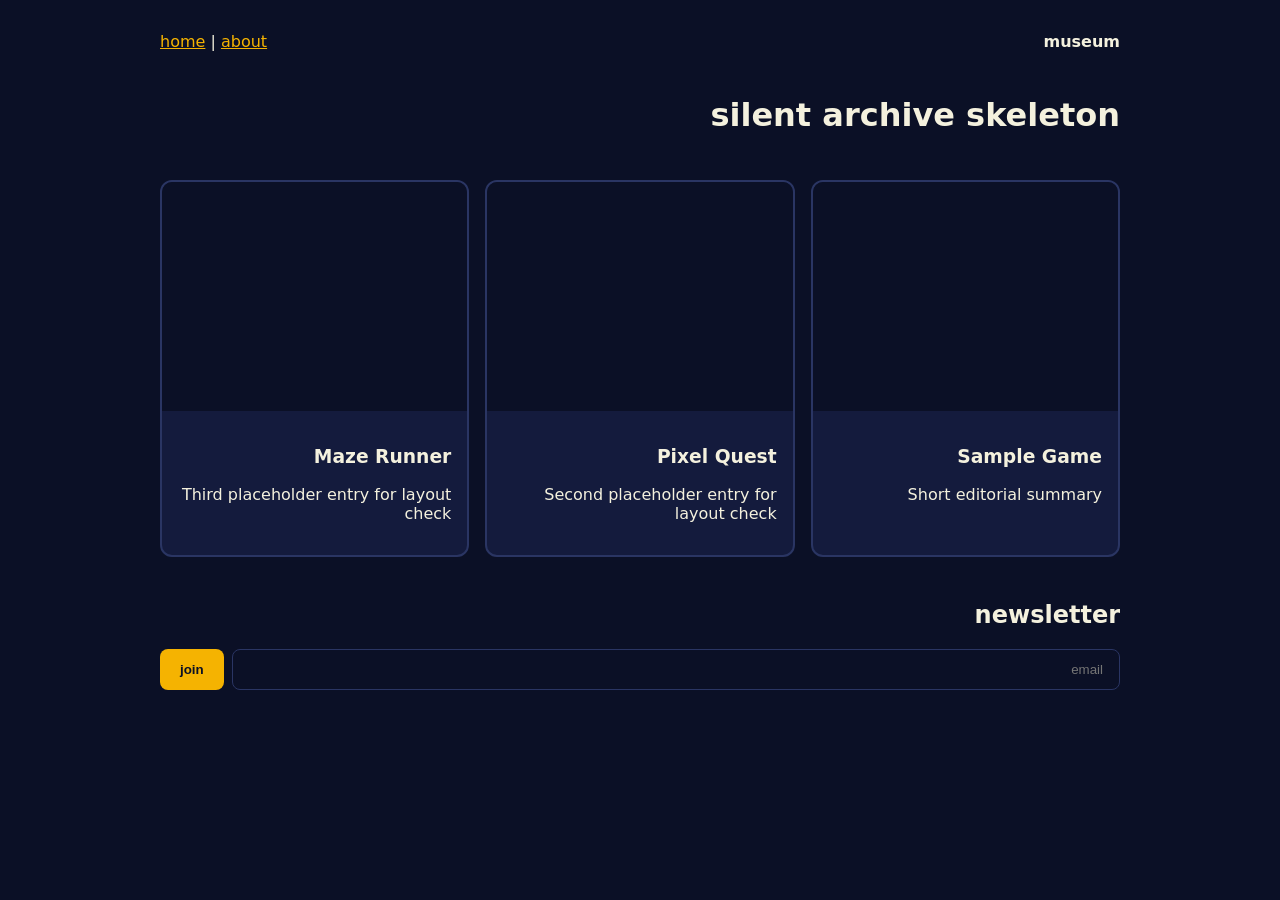
==== site/index.html @ 5419dcb7 "feat: add static site skeleton with sample games" ====
﻿<!DOCTYPE html>
<html lang="fa" dir="rtl">
<head>
<meta charset="utf-8">
<meta name="viewport" content="width=device-width, initial-scale=1">
<title>museum home</title>
<link rel="stylesheet" href="../design/tokens.css">
<link rel="stylesheet" href="../design/components.css">
<style>
body { background: var(--bg); color: var(--text); font-family: var(--font-fa); margin: 0; padding: 2rem; }
.wrap { max-width: 960px; margin-inline: auto; display: grid; gap: 1.5rem; }
.cards { display: grid; grid-template-columns: repeat(auto-fit, minmax(220px, 1fr)); gap: 1rem; }
header { display: flex; justify-content: space-between; align-items: center; }
a { color: var(--accent); }
</style>
</head>
<body>
<div class="wrap">
<header><strong>museum</strong><nav><a href="./index.html">home</a> | <a href="./about.html">about</a></nav></header>
<h1>silent archive skeleton</h1>
<div id="list" class="cards"></div>
<section><h2>newsletter</h2><form class="newsletter-form"><input type="email" placeholder="email"><button type="submit">join</button></form></section>
</div>
<script src="./app.js"></script>
</body>
</html>
---- design/tokens.css ----
﻿:root {
  --night: #0B1026;
  --panel: #141B3D;
  --gold: #F5B301;
  --red: #E03030;
  --blue: #2E7CF6;
  --paper: #F4F1DE;

  --bg: var(--night);
  --surface: var(--panel);
  --text: var(--paper);
  --muted: #9AA3C7;
  --accent: var(--gold);
  --danger: var(--red);
  --info: var(--blue);
  --border: #2A3563;

  --font-fa: "Vazirmatn", system-ui, sans-serif;
  --font-display: "Press Start 2P", monospace;

  --space-1: 0.25rem;
  --space-2: 0.5rem;
  --space-3: 0.75rem;
  --space-4: 1rem;
  --space-6: 1.5rem;
  --space-8: 2rem;

  --radius-sm: 6px;
  --radius-md: 12px;
  --radius-lg: 20px;
}
---- design/components.css ----
﻿.game-frame {
  background: var(--surface);
  border: 4px solid var(--border);
  border-radius: var(--radius-md);
  aspect-ratio: 4 / 3;
  display: grid;
  place-items: center;
}
.game-frame__start {
  background: var(--accent);
  color: #0B1026;
  font-weight: 800;
  padding: 1rem 2rem;
  border-radius: var(--radius-sm);
  border: 0;
  cursor: pointer;
}
.game-frame__start:focus-visible {
  outline: 3px solid var(--paper);
  outline-offset: 3px;
}
.game-frame__error {
  color: var(--paper);
  background: #2A1530;
  border: 2px dashed var(--danger);
  border-radius: var(--radius-sm);
  padding: 1rem;
}
.control-guide {
  display: grid;
  gap: 0.5rem;
  background: var(--surface);
  border: 1px solid var(--border);
  border-radius: var(--radius-md);
  padding: 1rem;
}
.control-guide__row {
  display: flex;
  align-items: center;
  justify-content: space-between;
  gap: 1rem;
}
.key {
  font-family: var(--font-display);
  font-size: 0.65rem;
  background: var(--night);
  border: 1px solid var(--border);
  border-bottom-width: 3px;
  border-radius: 6px;
  padding: 0.35rem 0.6rem;
  color: var(--text);
}
.article-body {
  line-height: 2;
  color: var(--text);
}
.article-body h2 {
  line-height: 1.6;
  margin-top: 2rem;
}
.article-body a {
  color: var(--accent);
}
.game-card {
  background: var(--surface);
  border: 2px solid var(--border);
  border-radius: var(--radius-md);
  overflow: hidden;
}
.game-card__cover {
  aspect-ratio: 4 / 3;
  background: #0B1026;
  image-rendering: pixelated;
}
.game-card__body {
  padding: 1rem;
}
.tag-chip {
  border: 1px solid var(--border);
  border-radius: 999px;
  padding: 0.25rem 0.75rem;
  font-size: 0.8rem;
  color: var(--text);
}
.newsletter-form {
  display: flex;
  gap: 0.5rem;
}
.newsletter-form input {
  flex: 1;
  background: var(--night);
  border: 1px solid var(--border);
  border-radius: 8px;
  padding: 0.75rem 1rem;
  color: var(--text);
}
.newsletter-form button {
  background: var(--accent);
  color: #0B1026;
  font-weight: 800;
  border: 0;
  border-radius: 8px;
  padding: 0.75rem 1.25rem;
  cursor: pointer;
}
.report-button {
  background: transparent;
  color: var(--muted);
  border: 1px solid var(--border);
  border-radius: 8px;
  padding: 0.5rem 1rem;
  cursor: pointer;
}
.empty-state {
  text-align: center;
  border: 1px dashed var(--border);
  border-radius: var(--radius-md);
  padding: 2rem 1rem;
  color: var(--muted);
}
.mobile-warning {
  display: none;
  background: #2A2305;
  border: 1px solid var(--accent);
  border-radius: 8px;
  padding: 0.75rem 1rem;
}
@media (max-width: 640px) {
  .mobile-warning {
    display: block;
  }
}
.pixelated {
  image-rendering: pixelated;
}
a:focus-visible,
button:focus-visible,
input:focus-visible {
  outline: 3px solid var(--paper);
  outline-offset: 2px;
}
@media (prefers-reduced-motion: reduce) {
  * {
    animation: none;
    transition: none;
    scroll-behavior: auto;
  }
}
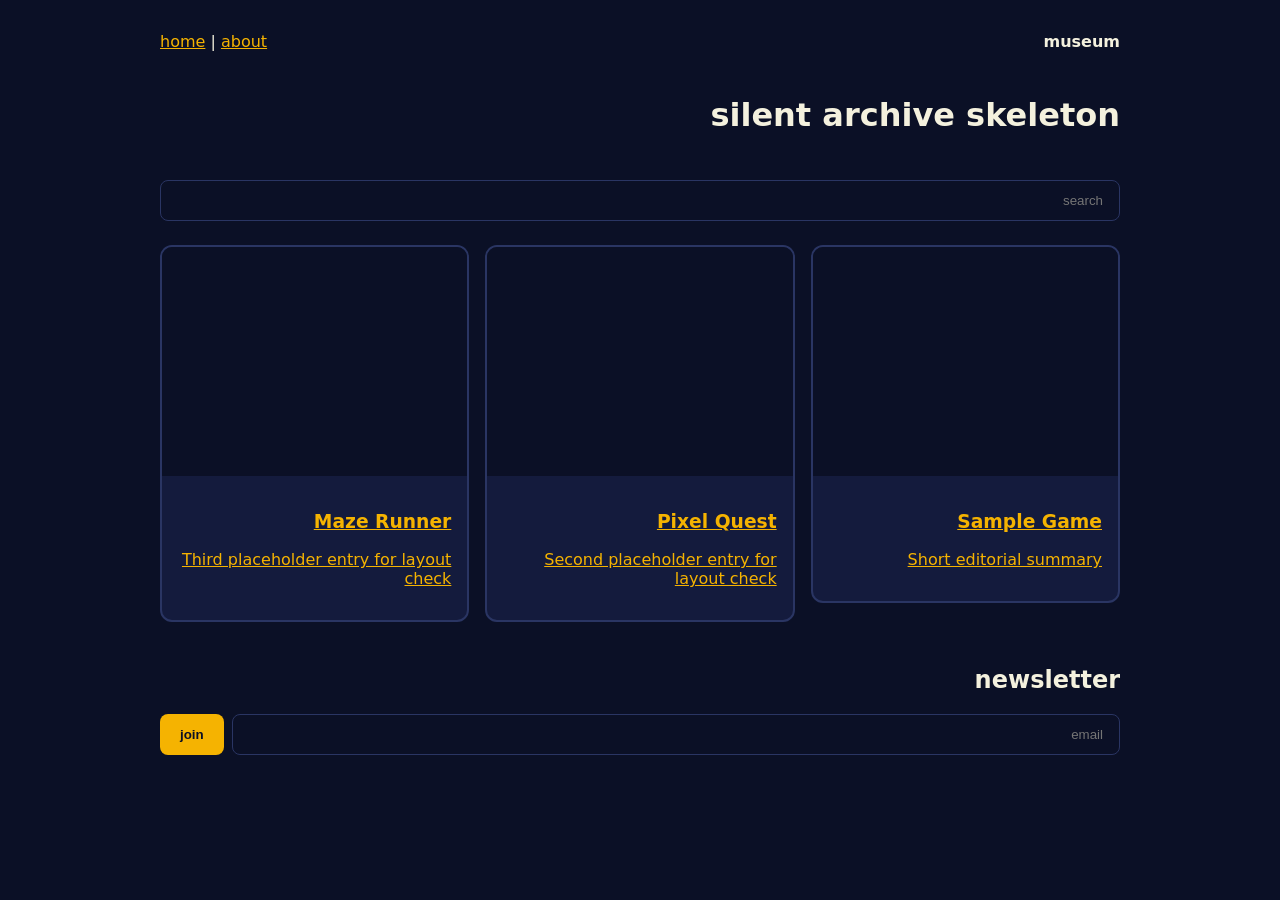
==== commit 1d00cdab: "feat: add game page search and article placeholder" ====
--- a/site/index.html
+++ b/site/index.html
@@ -12,13 +12,16 @@
 .cards { display: grid; grid-template-columns: repeat(auto-fit, minmax(220px, 1fr)); gap: 1rem; }
 header { display: flex; justify-content: space-between; align-items: center; }
 a { color: var(--accent); }
+input[type="search"] { background: var(--night); border: 1px solid var(--border); color: var(--text); border-radius: 8px; padding: 0.75rem 1rem; width: 100%; }
 </style>
 </head>
 <body>
 <div class="wrap">
 <header><strong>museum</strong><nav><a href="./index.html">home</a> | <a href="./about.html">about</a></nav></header>
 <h1>silent archive skeleton</h1>
+<input type="search" id="q" placeholder="search">
 <div id="list" class="cards"></div>
+<div id="empty" class="empty-state" hidden>nothing found</div>
 <section><h2>newsletter</h2><form class="newsletter-form"><input type="email" placeholder="email"><button type="submit">join</button></form></section>
 </div>
 <script src="./app.js"></script>
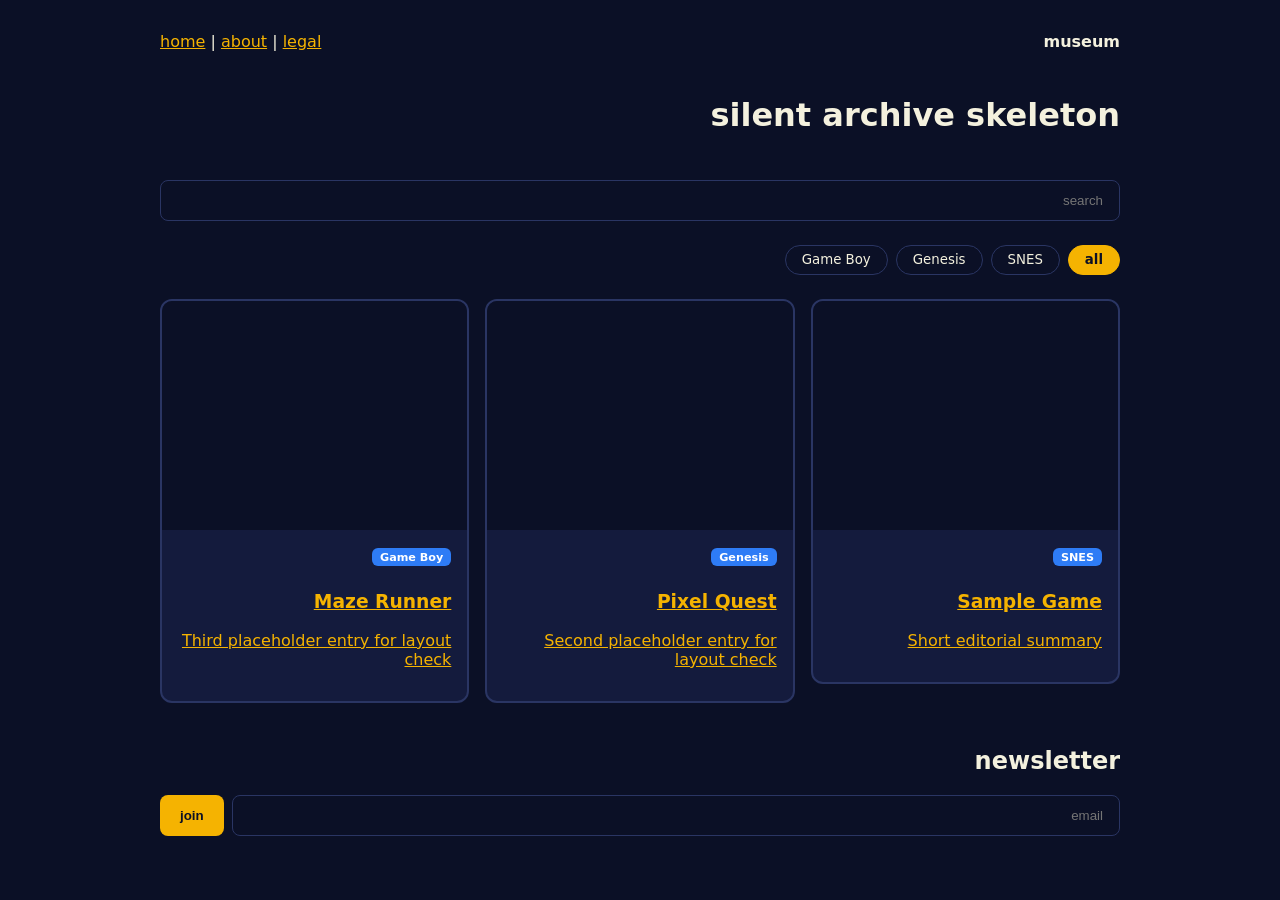
==== commit 0540a2a7: "feat: add rss sitemap legal page license registry console filter markdown renderer" ====
--- a/site/index.html
+++ b/site/index.html
@@ -10,19 +10,23 @@
 body { background: var(--bg); color: var(--text); font-family: var(--font-fa); margin: 0; padding: 2rem; }
 .wrap { max-width: 960px; margin-inline: auto; display: grid; gap: 1.5rem; }
 .cards { display: grid; grid-template-columns: repeat(auto-fit, minmax(220px, 1fr)); gap: 1rem; }
-header { display: flex; justify-content: space-between; align-items: center; }
+header { display: flex; justify-content: space-between; align-items: center; flex-wrap: wrap; gap: 1rem; }
 a { color: var(--accent); }
 input[type="search"] { background: var(--night); border: 1px solid var(--border); color: var(--text); border-radius: 8px; padding: 0.75rem 1rem; width: 100%; }
+.filters { display: flex; gap: 0.5rem; flex-wrap: wrap; }
+.filter-btn { background: transparent; border: 1px solid var(--border); color: var(--text); border-radius: 999px; padding: 0.4rem 1rem; cursor: pointer; font-family: var(--font-fa); }
+.filter-btn.active { background: var(--accent); color: #0B1026; border-color: var(--accent); font-weight: 700; }
 </style>
 </head>
 <body>
 <div class="wrap">
-<header><strong>museum</strong><nav><a href="./index.html">home</a> | <a href="./about.html">about</a></nav></header>
+<header><strong>museum</strong><nav><a href="./index.html">home</a> | <a href="./about.html">about</a> | <a href="./legal.html">legal</a></nav></header>
 <h1>silent archive skeleton</h1>
 <input type="search" id="q" placeholder="search">
+<div class="filters" id="filters"></div>
 <div id="list" class="cards"></div>
 <div id="empty" class="empty-state" hidden>nothing found</div>
-<section><h2>newsletter</h2><form class="newsletter-form"><input type="email" placeholder="email"><button type="submit">join</button></form></section>
+<section><h2>newsletter</h2><form class="newsletter-form" id="nl"><input type="email" id="nl-email" placeholder="email" required><button type="submit">join</button></form><p id="nl-ok" hidden>subscribed</p></section>
 </div>
 <script src="./app.js"></script>
 </body>
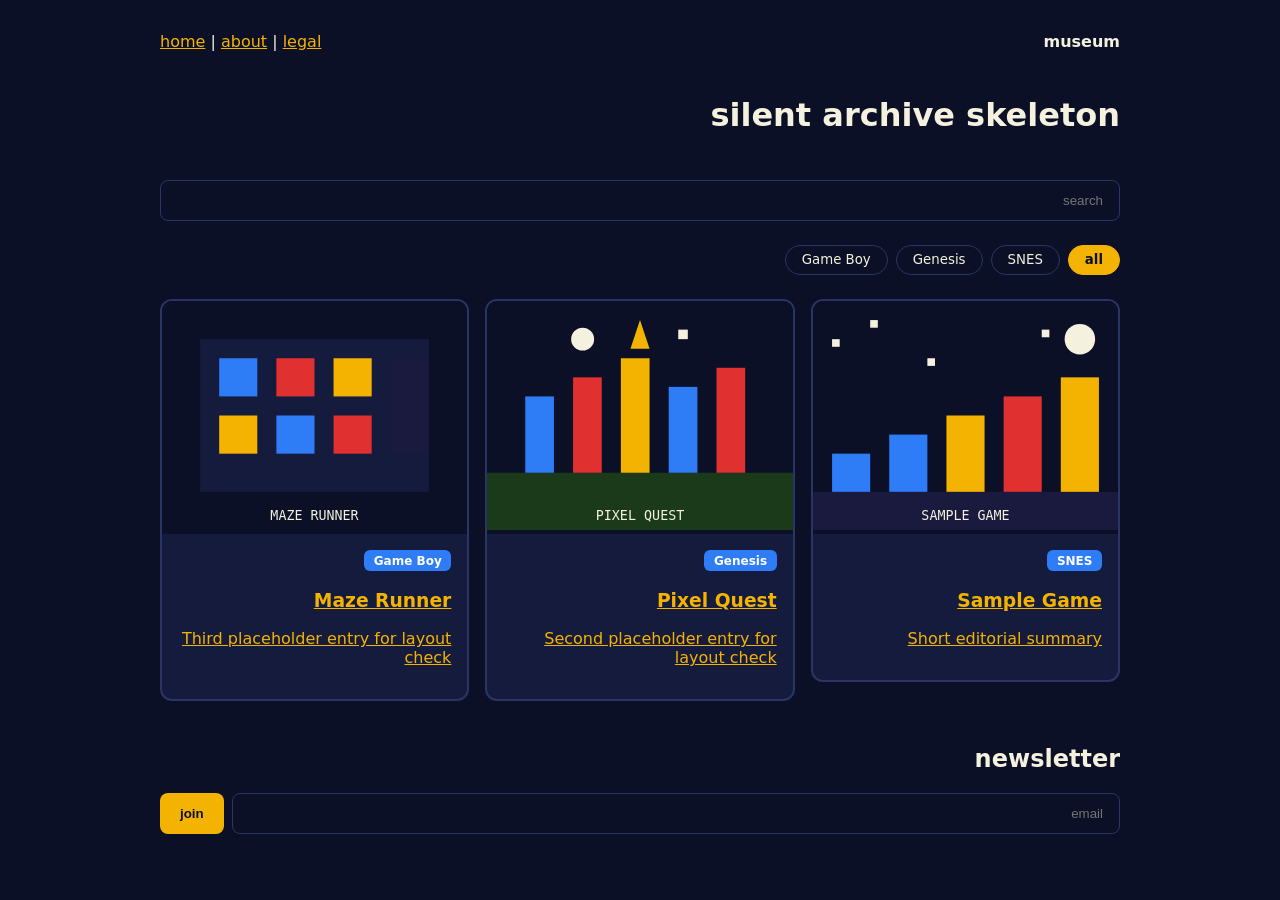
==== commit 7652d543: "feat: add persian content and favicon links" ====
--- a/site/index.html
+++ b/site/index.html
@@ -3,6 +3,7 @@
 <head>
 <meta charset="utf-8">
 <meta name="viewport" content="width=device-width, initial-scale=1">
+<link rel="icon" type="image/svg+xml" href="./favicon.svg">
 <title>museum home</title>
 <link rel="stylesheet" href="../design/tokens.css">
 <link rel="stylesheet" href="../design/components.css">
--- a/design/tokens.css
+++ b/design/tokens.css
@@ -5,7 +5,6 @@
   --red: #E03030;
   --blue: #2E7CF6;
   --paper: #F4F1DE;
-
   --bg: var(--night);
   --surface: var(--panel);
   --text: var(--paper);
@@ -14,17 +13,14 @@
   --danger: var(--red);
   --info: var(--blue);
   --border: #2A3563;
-
   --font-fa: "Vazirmatn", system-ui, sans-serif;
   --font-display: "Press Start 2P", monospace;
-
   --space-1: 0.25rem;
   --space-2: 0.5rem;
   --space-3: 0.75rem;
   --space-4: 1rem;
   --space-6: 1.5rem;
   --space-8: 2rem;
-
   --radius-sm: 6px;
   --radius-md: 12px;
   --radius-lg: 20px;
--- a/design/components.css
+++ b/design/components.css
@@ -66,6 +66,10 @@
   border: 2px solid var(--border);
   border-radius: var(--radius-md);
   overflow: hidden;
+  transition: border-color 0.2s;
+}
+.game-card:hover {
+  border-color: var(--accent);
 }
 .game-card__cover {
   aspect-ratio: 4 / 3;
@@ -125,6 +129,40 @@
   border-radius: 8px;
   padding: 0.75rem 1rem;
 }
+.console-badge {
+  display: inline-block;
+  background: var(--info);
+  color: #fff;
+  border-radius: 6px;
+  padding: 0.2rem 0.6rem;
+  font-size: 0.75rem;
+  font-weight: 700;
+}
+.emu-container {
+  width: 100%;
+  aspect-ratio: 4 / 3;
+  background: #000;
+  border: 4px solid var(--border);
+  border-radius: var(--radius-md);
+  display: grid;
+  place-items: center;
+}
+.emu-container iframe {
+  width: 100%;
+  height: 100%;
+  border: 0;
+}
+.license-box {
+  background: var(--surface);
+  border: 1px solid var(--border);
+  border-radius: var(--radius-md);
+  padding: 1rem;
+  font-size: 0.85rem;
+  color: var(--muted);
+}
+.license-box strong {
+  color: var(--text);
+}
 @media (max-width: 640px) {
   .mobile-warning {
     display: block;
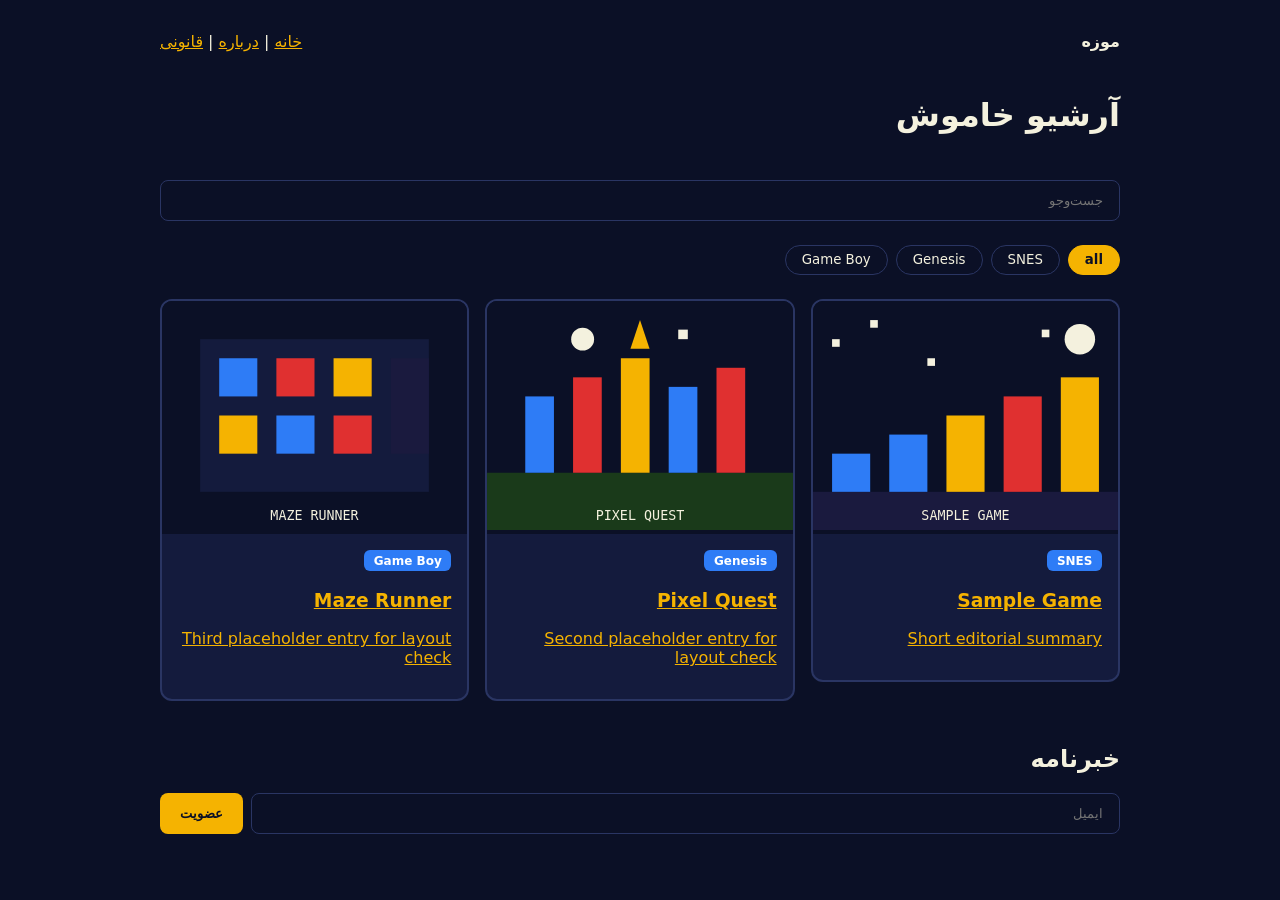
==== commit 72d05c79: "feat: localize UI text to persian" ====
--- a/site/index.html
+++ b/site/index.html
@@ -4,7 +4,7 @@
 <meta charset="utf-8">
 <meta name="viewport" content="width=device-width, initial-scale=1">
 <link rel="icon" type="image/svg+xml" href="./favicon.svg">
-<title>museum home</title>
+<title>موزه بازی خانگی</title>
 <link rel="stylesheet" href="../design/tokens.css">
 <link rel="stylesheet" href="../design/components.css">
 <style>
@@ -21,13 +21,13 @@
 </head>
 <body>
 <div class="wrap">
-<header><strong>museum</strong><nav><a href="./index.html">home</a> | <a href="./about.html">about</a> | <a href="./legal.html">legal</a></nav></header>
-<h1>silent archive skeleton</h1>
-<input type="search" id="q" placeholder="search">
+<header><strong>موزه</strong><nav><a href="./index.html">خانه</a> | <a href="./about.html">درباره</a> | <a href="./legal.html">قانونی</a></nav></header>
+<h1>آرشیو خاموش</h1>
+<input type="search" id="q" placeholder="جست‌وجو">
 <div class="filters" id="filters"></div>
 <div id="list" class="cards"></div>
-<div id="empty" class="empty-state" hidden>nothing found</div>
-<section><h2>newsletter</h2><form class="newsletter-form" id="nl"><input type="email" id="nl-email" placeholder="email" required><button type="submit">join</button></form><p id="nl-ok" hidden>subscribed</p></section>
+<div id="empty" class="empty-state" hidden>چیزی پیدا نشد</div>
+<section><h2>خبرنامه</h2><form class="newsletter-form" id="nl"><input type="email" id="nl-email" placeholder="ایمیل" required><button type="submit">عضویت</button></form><p id="nl-ok" hidden>عضویت انجام شد</p></section>
 </div>
 <script src="./app.js"></script>
 </body>
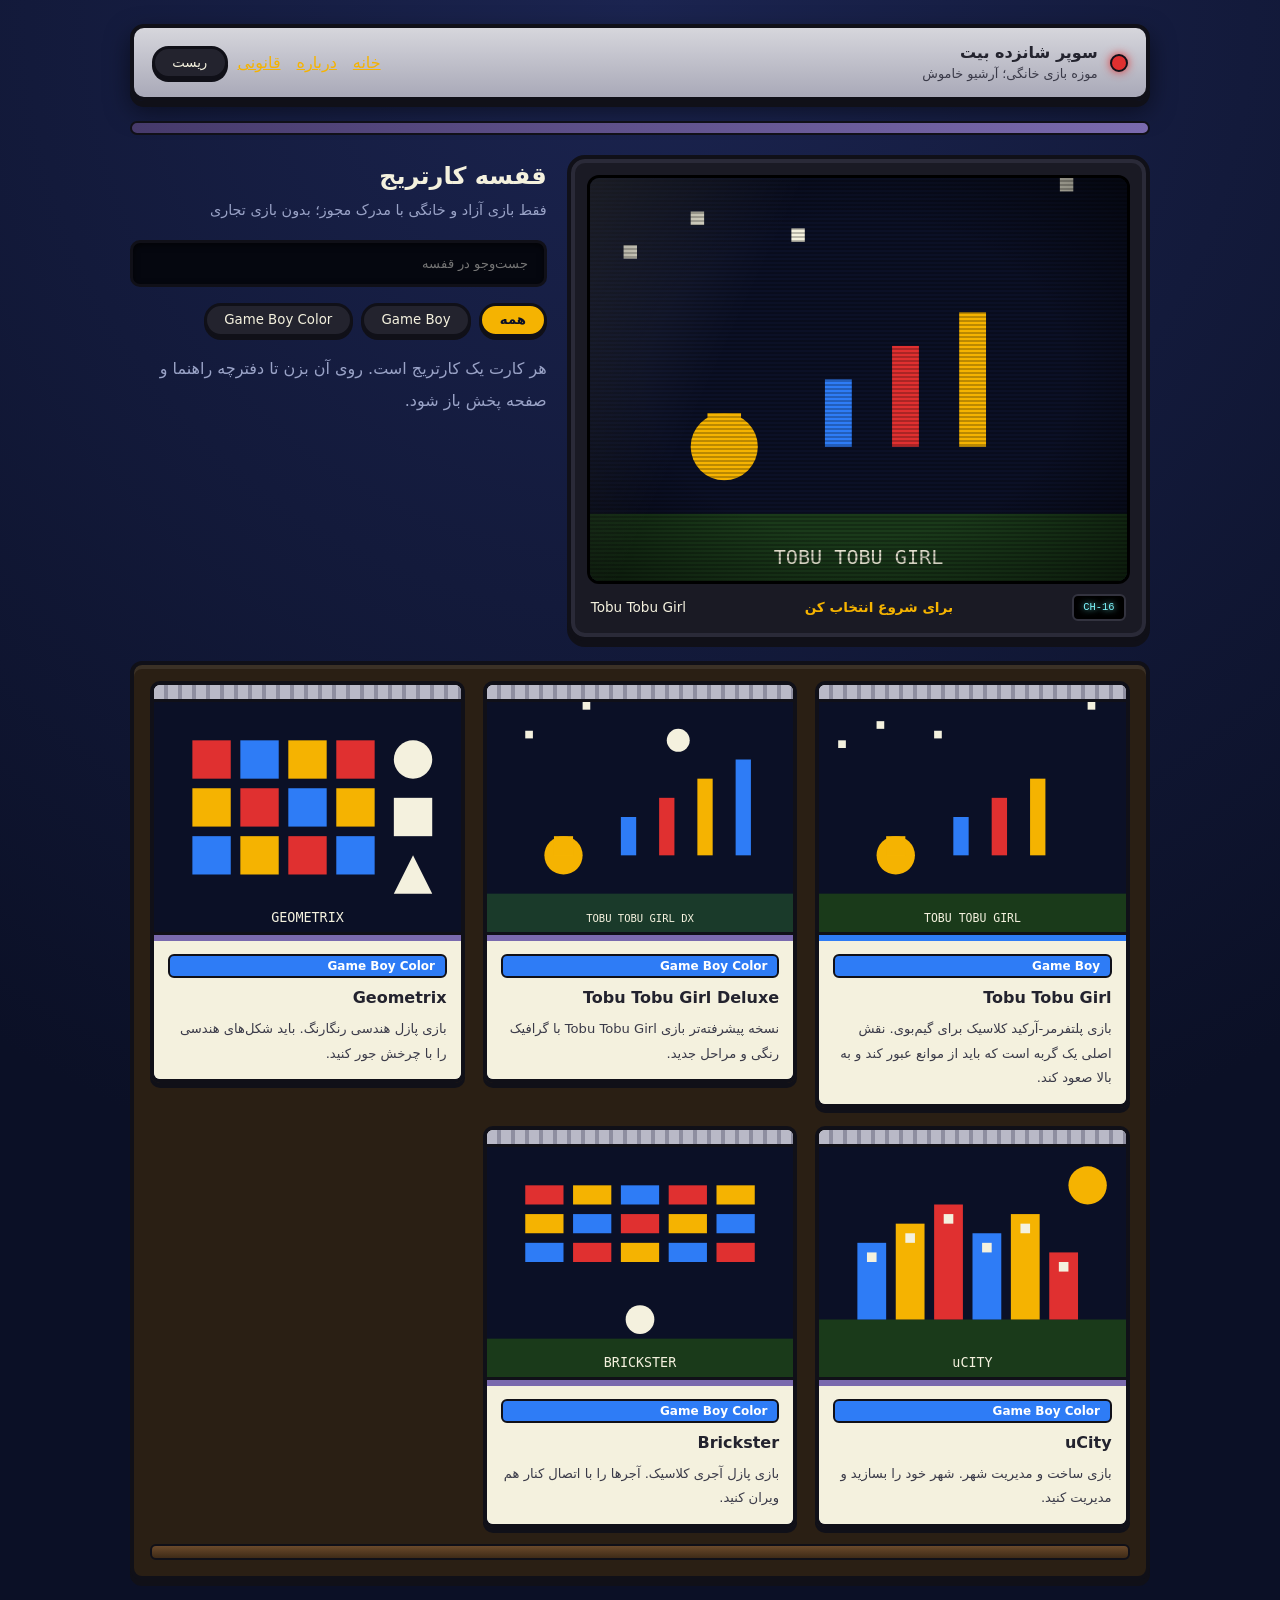
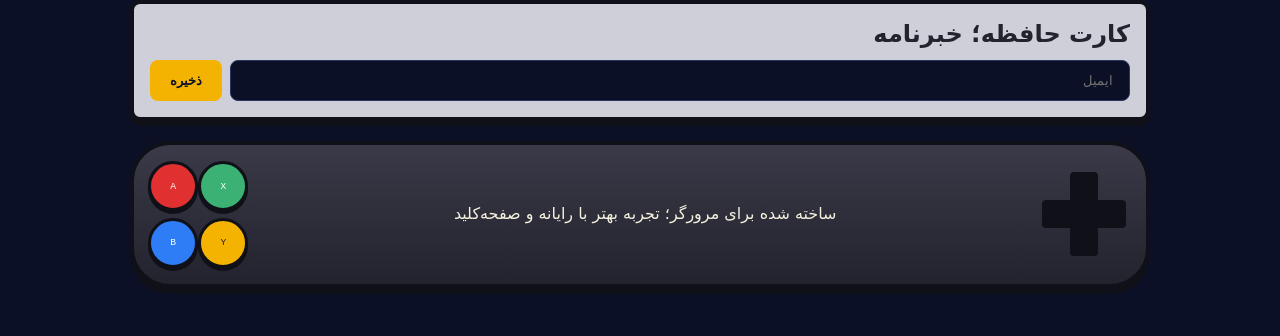
==== commit 25ecec8d: "feat: super 16-bit console dashboard theme with CRT, cartridges, and controller" ====
--- a/site/index.html
+++ b/site/index.html
@@ -1,33 +1,88 @@
-﻿<!DOCTYPE html>
+<!DOCTYPE html>
 <html lang="fa" dir="rtl">
 <head>
 <meta charset="utf-8">
 <meta name="viewport" content="width=device-width, initial-scale=1">
 <link rel="icon" type="image/svg+xml" href="./favicon.svg">
-<title>موزه بازی خانگی</title>
+<title>موزه بازی خانگی | سوپر شانزده بیت</title>
 <link rel="stylesheet" href="../design/tokens.css">
 <link rel="stylesheet" href="../design/components.css">
 <style>
-body { background: var(--bg); color: var(--text); font-family: var(--font-fa); margin: 0; padding: 2rem; }
-.wrap { max-width: 960px; margin-inline: auto; display: grid; gap: 1.5rem; }
-.cards { display: grid; grid-template-columns: repeat(auto-fit, minmax(220px, 1fr)); gap: 1rem; }
-header { display: flex; justify-content: space-between; align-items: center; flex-wrap: wrap; gap: 1rem; }
+body { background: radial-gradient(circle at 50% 0%, #1B2450 0%, var(--bg) 60%); color: var(--text); font-family: var(--font-fa); margin: 0; padding: 1.5rem 1rem 3rem; }
+.wrap { max-width: 1020px; margin-inline: auto; display: grid; gap: 1.25rem; }
+.top-links { display: flex; gap: 1rem; flex-wrap: wrap; }
 a { color: var(--accent); }
-input[type="search"] { background: var(--night); border: 1px solid var(--border); color: var(--text); border-radius: 8px; padding: 0.75rem 1rem; width: 100%; }
+input[type="search"] { background: #05070F; border: 3px solid #101018; color: var(--text); border-radius: 10px; padding: 0.8rem 1rem; width: 100%; box-shadow: inset 0 2px 6px rgba(0,0,0,.6); }
 .filters { display: flex; gap: 0.5rem; flex-wrap: wrap; }
-.filter-btn { background: transparent; border: 1px solid var(--border); color: var(--text); border-radius: 999px; padding: 0.4rem 1rem; cursor: pointer; font-family: var(--font-fa); }
-.filter-btn.active { background: var(--accent); color: #0B1026; border-color: var(--accent); font-weight: 700; }
+.filter-btn { background: var(--snes-dark); border: 3px solid #101018; color: var(--paper); border-radius: 999px; padding: 0.4rem 1.1rem; cursor: pointer; font-family: var(--font-fa); box-shadow: 0 3px 0 #101018; }
+.filter-btn.active { background: var(--accent); color: #0B1026; border-color: #101018; font-weight: 800; }
+.cards { display: grid; grid-template-columns: repeat(auto-fit, minmax(240px, 1fr)); gap: 1.1rem; }
+.cards a { text-decoration: none; }
+.hero-grid { display: grid; grid-template-columns: 1.4fr 1fr; gap: 1.25rem; }
+@media (max-width: 800px) { .hero-grid { grid-template-columns: 1fr; } }
+.hero-side { display: grid; gap: 1rem; align-content: start; }
+.hero-title { margin: 0; line-height: 1.8; }
+.hero-title small { display: block; color: var(--muted); font-weight: 400; font-size: 0.9rem; }
+.featured-cover { width: 100%; height: 100%; object-fit: cover; image-rendering: pixelated; display: block; }
 </style>
 </head>
 <body>
 <div class="wrap">
-<header><strong>موزه</strong><nav><a href="./index.html">خانه</a> | <a href="./about.html">درباره</a> | <a href="./legal.html">قانونی</a></nav></header>
-<h1>آرشیو خاموش</h1>
-<input type="search" id="q" placeholder="جست‌وجو">
+
+<div class="console-shell">
+<div class="console-shell__brand">
+<span class="power-led" aria-hidden="true"></span>
+<div class="console-shell__title">
+سوپر شانزده بیت
+<small>موزه بازی خانگی؛ آرشیو خاموش</small>
+</div>
+</div>
+<div class="console-shell__actions">
+<nav class="top-links"><a href="./index.html">خانه</a><a href="./about.html">درباره</a><a href="./legal.html">قانونی</a></nav>
+<button class="console-btn" id="reset" type="button">ریست</button>
+</div>
+</div>
+<div class="purple-stripe" aria-hidden="true"></div>
+
+<div class="hero-grid">
+<section class="crt" aria-label="تلویزیون">
+<div class="crt__screen">
+<img class="featured-cover" id="featured-cover" alt="بازی ویژه">
+<div class="crt__glare"></div>
+</div>
+<div class="crt__bar">
+<span class="channel-badge" dir="ltr">CH-16</span>
+<span class="press-start" id="featured-start">برای شروع انتخاب کن</span>
+<span id="featured-name"></span>
+</div>
+</section>
+
+<aside class="hero-side">
+<h1 class="hero-title">قفسه کارتریج<small>فقط بازی آزاد و خانگی با مدرک مجوز؛ بدون بازی تجاری</small></h1>
+<input type="search" id="q" placeholder="جست‌وجو در قفسه">
 <div class="filters" id="filters"></div>
+<p style="margin:0;color:var(--muted);line-height:2;">هر کارت یک کارتریج است. روی آن بزن تا دفترچه راهنما و صفحه پخش باز شود.</p>
+</aside>
+</div>
+
+<section class="shelf" aria-label="قفسه">
 <div id="list" class="cards"></div>
+<div class="shelf__wood"></div>
 <div id="empty" class="empty-state" hidden>چیزی پیدا نشد</div>
-<section><h2>خبرنامه</h2><form class="newsletter-form" id="nl"><input type="email" id="nl-email" placeholder="ایمیل" required><button type="submit">عضویت</button></form><p id="nl-ok" hidden>عضویت انجام شد</p></section>
+</section>
+
+<section class="memory-card">
+<h2 style="margin:0;">کارت حافظه؛ خبرنامه</h2>
+<form class="newsletter-form" id="nl"><input type="email" id="nl-email" placeholder="ایمیل" required><button type="submit">ذخیره</button></form>
+<p id="nl-ok" hidden>ذخیره شد</p>
+</section>
+
+<footer class="controller" aria-label="دسته">
+<div class="dpad" aria-hidden="true"></div>
+<p style="margin:0;color:var(--paper);line-height:2;">ساخته شده برای مرورگر؛ تجربه بهتر با رایانه و صفحه‌کلید</p>
+<div class="abxy" aria-hidden="true"><span>X</span><span>A</span><span>Y</span><span>B</span></div>
+</footer>
+
 </div>
 <script src="./app.js"></script>
 </body>
--- a/design/tokens.css
+++ b/design/tokens.css
@@ -24,4 +24,19 @@
   --radius-sm: 6px;
   --radius-md: 12px;
   --radius-lg: 20px;
+
+  /* Super 16-bit console layer */
+  --snes-body: #D6D6DC;
+  --snes-body-shadow: #A9A9B8;
+  --snes-groove: #B9B9C7;
+  --snes-purple: #7A6AAE;
+  --snes-purple-deep: #463A6B;
+  --snes-dark: #23232E;
+  --btn-green: #3BB273;
+  --btn-yellow: #F5B301;
+  --crt-screen: #05070F;
+  --scanline: rgba(0, 0, 0, 0.24);
+  --cart-stripe-gb: #2E7CF6;
+  --cart-stripe-gbc: #7A6AAE;
+  --pixel: 4px;
 }
--- a/design/components.css
+++ b/design/components.css
@@ -1,4 +1,6 @@
-﻿.game-frame {
+﻿/* 16-bit console theme: Super Nintendo inspired, RTL-safe */
+
+.game-frame {
   background: var(--surface);
   border: 4px solid var(--border);
   border-radius: var(--radius-md);
@@ -26,6 +28,212 @@
   border-radius: var(--radius-sm);
   padding: 1rem;
 }
+
+/* Console shell bar */
+.console-shell {
+  background: linear-gradient(180deg, var(--snes-body) 0%, var(--snes-body-shadow) 100%);
+  color: var(--snes-dark);
+  border: 4px solid #101018;
+  border-radius: 14px;
+  box-shadow: 0 6px 0 #101018, 0 10px 24px rgba(0, 0, 0, 0.5);
+  padding: 0.9rem 1.1rem;
+  display: flex;
+  align-items: center;
+  justify-content: space-between;
+  gap: 1rem;
+  flex-wrap: wrap;
+}
+.console-shell__brand {
+  display: flex;
+  align-items: center;
+  gap: 0.8rem;
+}
+.power-led {
+  width: 14px;
+  height: 14px;
+  border-radius: 50%;
+  background: var(--danger);
+  border: 2px solid #101018;
+  box-shadow: 0 0 10px var(--danger);
+}
+.console-shell__title {
+  font-weight: 900;
+  line-height: 1.4;
+}
+.console-shell__title small {
+  display: block;
+  font-weight: 400;
+  font-size: 0.8rem;
+  color: #3A3A48;
+}
+.console-shell__actions {
+  display: flex;
+  align-items: center;
+  gap: 0.6rem;
+  flex-wrap: wrap;
+}
+.console-btn {
+  font-family: var(--font-fa);
+  background: var(--snes-dark);
+  color: var(--paper);
+  border: 3px solid #101018;
+  border-radius: 999px;
+  padding: 0.4rem 1.1rem;
+  cursor: pointer;
+  box-shadow: 0 3px 0 #101018;
+}
+.console-btn:active {
+  transform: translateY(2px);
+  box-shadow: 0 1px 0 #101018;
+}
+.purple-stripe {
+  height: 10px;
+  border-radius: 999px;
+  background: linear-gradient(90deg, var(--snes-purple-deep), var(--snes-purple));
+  border: 2px solid #101018;
+}
+
+/* CRT television */
+.crt {
+  background: #1A1A24;
+  border: 4px solid #101018;
+  border-radius: 18px;
+  padding: 1rem;
+  box-shadow: 0 6px 0 #101018, inset 0 0 0 4px #2A2A38;
+}
+.crt__screen {
+  position: relative;
+  background: var(--crt-screen);
+  border: 3px solid #000;
+  border-radius: 12px;
+  overflow: hidden;
+  aspect-ratio: 4 / 3;
+  display: grid;
+  place-items: center;
+}
+.crt__screen::after {
+  content: "";
+  position: absolute;
+  inset: 0;
+  pointer-events: none;
+  background: repeating-linear-gradient(
+    180deg,
+    transparent 0 2px,
+    var(--scanline) 2px 4px
+  );
+}
+.crt__screen::before {
+  content: "";
+  position: absolute;
+  inset: 0;
+  pointer-events: none;
+  background: radial-gradient(ellipse at center, transparent 55%, rgba(0, 0, 0, 0.55) 100%);
+  z-index: 2;
+}
+.crt__glare {
+  position: absolute;
+  inset: 0;
+  pointer-events: none;
+  background: linear-gradient(115deg, rgba(255, 255, 255, 0.09) 0%, transparent 30%);
+  z-index: 3;
+}
+.crt__bar {
+  display: flex;
+  align-items: center;
+  justify-content: space-between;
+  gap: 0.75rem;
+  color: var(--paper);
+  font-size: 0.85rem;
+  padding: 0.6rem 0.25rem 0;
+  flex-wrap: wrap;
+}
+.channel-badge {
+  font-family: var(--font-display);
+  font-size: 0.65rem;
+  background: #000;
+  color: #7DF9FF;
+  border: 2px solid #33333F;
+  border-radius: 6px;
+  padding: 0.35rem 0.6rem;
+  text-shadow: 0 0 6px #7DF9FF;
+}
+.press-start {
+  font-weight: 800;
+  color: var(--gold);
+  animation: blink 1.1s steps(2, start) infinite;
+}
+@keyframes blink {
+  50% { opacity: 0; }
+}
+
+/* Cartridge shelf */
+.shelf {
+  background: #2A1F14;
+  border: 4px solid #101018;
+  border-radius: 12px;
+  box-shadow: inset 0 4px 0 rgba(255, 255, 255, 0.08), 0 6px 0 #101018;
+  padding: 1rem;
+  display: grid;
+  gap: 1rem;
+}
+.shelf__wood {
+  height: 12px;
+  background: linear-gradient(180deg, #6B4A2B, #3E2A17);
+  border: 2px solid #101018;
+  border-radius: 6px;
+}
+.game-card {
+  background: linear-gradient(180deg, #E4E4E9 0%, var(--snes-body-shadow) 100%);
+  border: 4px solid #101018;
+  border-radius: 10px;
+  overflow: hidden;
+  box-shadow: 0 5px 0 #101018;
+  transition: transform 0.12s;
+  color: var(--snes-dark);
+}
+.game-card:hover {
+  transform: translateY(-3px);
+}
+.game-card__grip {
+  height: 14px;
+  background: repeating-linear-gradient(90deg, var(--snes-groove) 0 10px, #8E8EA0 10px 14px);
+  border-bottom: 3px solid #101018;
+}
+.game-card__cover {
+  aspect-ratio: 4 / 3;
+  background: #0B1026;
+  image-rendering: pixelated;
+  border-bottom: 3px solid #101018;
+}
+.game-card__cover img {
+  width: 100%;
+  height: 100%;
+  object-fit: cover;
+  image-rendering: pixelated;
+  display: block;
+}
+.game-card__label {
+  background: var(--paper);
+  border-top: 6px solid var(--cart-stripe-gb);
+  padding: 0.8rem 0.9rem;
+  display: grid;
+  gap: 0.4rem;
+}
+.game-card__label--gbc {
+  border-top-color: var(--cart-stripe-gbc);
+}
+.game-card__label h3 {
+  margin: 0;
+  font-size: 1rem;
+  line-height: 1.6;
+}
+.game-card__label p {
+  margin: 0;
+  font-size: 0.82rem;
+  line-height: 1.9;
+  color: #3A3A48;
+}
+
 .control-guide {
   display: grid;
   gap: 0.5rem;
@@ -61,29 +269,21 @@
 .article-body a {
   color: var(--accent);
 }
-.game-card {
-  background: var(--surface);
-  border: 2px solid var(--border);
-  border-radius: var(--radius-md);
-  overflow: hidden;
-  transition: border-color 0.2s;
-}
-.game-card:hover {
-  border-color: var(--accent);
-}
-.game-card__cover {
-  aspect-ratio: 4 / 3;
-  background: #0B1026;
-  image-rendering: pixelated;
-}
-.game-card__body {
-  padding: 1rem;
-}
 .tag-chip {
   border: 1px solid var(--border);
   border-radius: 999px;
   padding: 0.25rem 0.75rem;
   font-size: 0.8rem;
+  color: var(--text);
+}
+.tag {
+  display: inline-block;
+  background: var(--night);
+  border: 2px solid var(--border);
+  border-bottom-width: 4px;
+  border-radius: 8px;
+  padding: 0.3rem 0.8rem;
+  margin: 0.15rem;
   color: var(--text);
 }
 .newsletter-form {
@@ -133,6 +333,7 @@
   display: inline-block;
   background: var(--info);
   color: #fff;
+  border: 2px solid #101018;
   border-radius: 6px;
   padding: 0.2rem 0.6rem;
   font-size: 0.75rem;
@@ -142,10 +343,19 @@
   width: 100%;
   aspect-ratio: 4 / 3;
   background: #000;
-  border: 4px solid var(--border);
-  border-radius: var(--radius-md);
+  border: 4px solid #101018;
+  border-radius: 12px;
   display: grid;
   place-items: center;
+  position: relative;
+  overflow: hidden;
+}
+.emu-container::after {
+  content: "";
+  position: absolute;
+  inset: 0;
+  pointer-events: none;
+  background: repeating-linear-gradient(180deg, transparent 0 2px, rgba(0, 0, 0, 0.25) 2px 4px);
 }
 .emu-container iframe {
   width: 100%;
@@ -163,9 +373,78 @@
 .license-box strong {
   color: var(--text);
 }
+
+/* Controller footer */
+.controller {
+  background: linear-gradient(180deg, #3A3A48, #23232E);
+  border: 4px solid #101018;
+  border-radius: 40px;
+  box-shadow: 0 6px 0 #101018;
+  padding: 1rem 1.25rem;
+  display: flex;
+  align-items: center;
+  justify-content: space-between;
+  gap: 1rem;
+  flex-wrap: wrap;
+}
+.dpad {
+  width: 84px;
+  height: 84px;
+  position: relative;
+  flex: none;
+}
+.dpad::before,
+.dpad::after {
+  content: "";
+  position: absolute;
+  background: #101018;
+  border-radius: 4px;
+}
+.dpad::before {
+  inset: 28px 0;
+}
+.dpad::after {
+  inset: 0 28px;
+}
+.abxy {
+  display: grid;
+  grid-template-columns: repeat(2, 44px);
+  gap: 0.4rem;
+}
+.abxy span {
+  width: 44px;
+  height: 44px;
+  border-radius: 50%;
+  display: grid;
+  place-items: center;
+  font-family: var(--font-display);
+  font-size: 0.6rem;
+  color: #fff;
+  border: 3px solid #101018;
+  box-shadow: 0 3px 0 #101018;
+}
+.abxy span:nth-child(1) { background: var(--btn-green); }
+.abxy span:nth-child(2) { background: var(--danger); }
+.abxy span:nth-child(3) { background: var(--btn-yellow); color: #23232E; }
+.abxy span:nth-child(4) { background: var(--info); }
+
+.memory-card {
+  background: #CFCFDA;
+  color: var(--snes-dark);
+  border: 4px solid #101018;
+  border-radius: 10px;
+  box-shadow: 0 5px 0 #101018;
+  padding: 1rem;
+  display: grid;
+  gap: 0.75rem;
+}
+
 @media (max-width: 640px) {
   .mobile-warning {
     display: block;
+  }
+  .controller {
+    border-radius: 24px;
   }
 }
 .pixelated {
